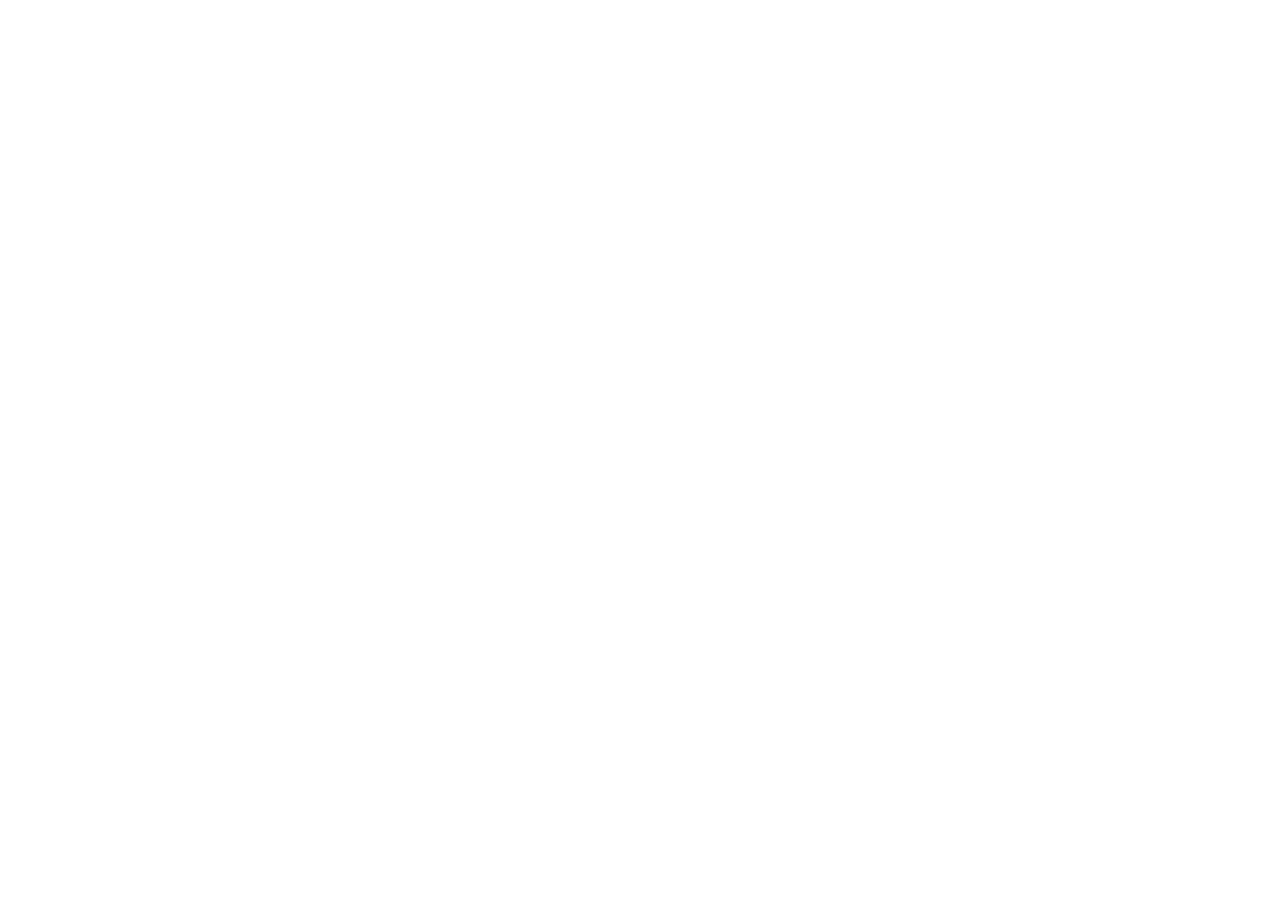
==== index.html @ 33aebd72 "first commit" ====
<!DOCTYPE html>
<html lang="en">
  <head>
    <meta charset="UTF-8" />
    <meta name="viewport" content="width=device-width, initial-scale=1.0" />
    <title>UI - Epictetus</title>
    <link rel="stylesheet" href="style.css" />
  </head>
  <body></body>
</html>
---- style.css ----
@import url("https://fonts.googleapis.com/css2?family=Patrick+Hand&family=Roboto:ital,wght@0,100;0,300;0,400;0,500;0,700;0,900;1,100;1,300;1,400;1,500;1,700;1,900&display=swap");
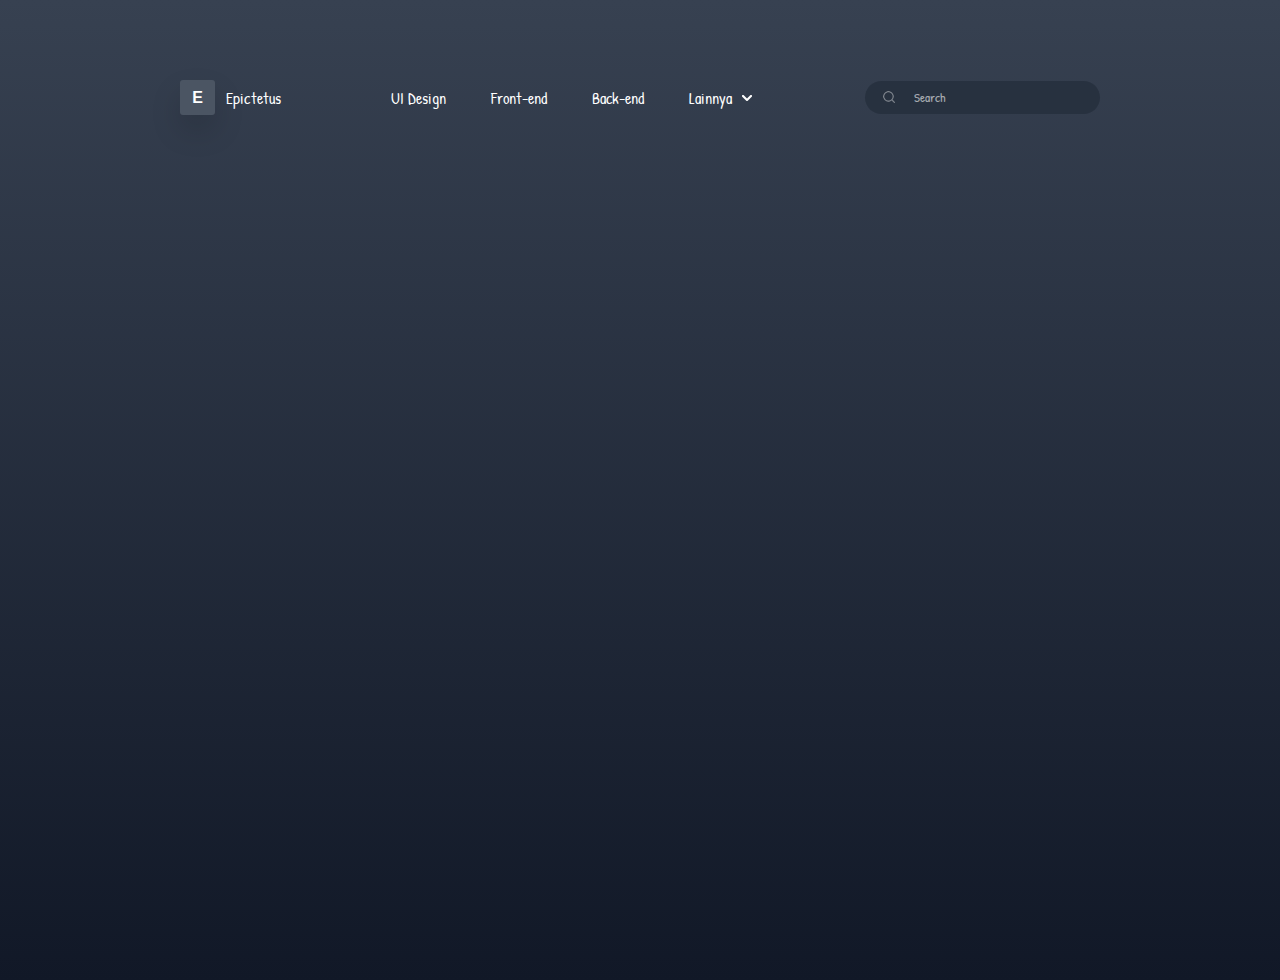
==== commit fe6e85fd: "add header" ====
--- a/index.html
+++ b/index.html
@@ -6,5 +6,34 @@
     <title>UI - Epictetus</title>
     <link rel="stylesheet" href="style.css" />
   </head>
-  <body></body>
+  <body>
+    <header class="header container">
+      <div class="header-logo">
+        <div class="logo-wrapper">
+          <span>E</span>
+        </div>
+        <span>Epictetus</span>
+      </div>
+      <nav class="header-navbar">
+        <a href="#" class="nav-link">UI Design</a
+        ><a href="#" class="nav-link">Front-end</a
+        ><a href="#" class="nav-link">Back-end</a>
+        <a href="#" class="nav-link navbar-others"
+          >Lainnya
+          <img
+            src="assets/icon/Desktop/chevron-down.png"
+            alt="chevron down"
+            class="chevron-down"
+        /></a>
+      </nav>
+      <form action="#" method="get" class="header-search">
+        <img
+          src="assets/icon/Mobile/search.png"
+          alt="search"
+          class="search-icon"
+        />
+        <input type="search" placeholder="Search" class="search" />
+      </form>
+    </header>
+  </body>
 </html>
--- a/style.css
+++ b/style.css
@@ -1 +1,155 @@
 @import url("https://fonts.googleapis.com/css2?family=Patrick+Hand&family=Roboto:ital,wght@0,100;0,300;0,400;0,500;0,700;0,900;1,100;1,300;1,400;1,500;1,700;1,900&display=swap");
+
+:root {
+  font-family: "Source Sans 3", sans-serif;
+  font-weight: 400;
+  font-size: 16px;
+  color: var(--white);
+  --white: rgba(255, 255, 255, 1);
+  --white-60: rgba(255, 255, 255, 0.6);
+  --white-10: rgba(255, 255, 255, 0.1);
+  --temp-color: rgba(196, 196, 196, 1);
+  --search-color: rgba(31, 41, 55, 0.6);
+  --box-logo-color: rgba(75, 85, 99, 1);
+}
+
+/* CSS Reset */
+html {
+  box-sizing: border-box;
+  font-size: 16px;
+}
+
+*,
+*:before,
+*:after {
+  box-sizing: inherit;
+}
+
+body,
+h1,
+h2,
+h3,
+h4,
+h5,
+h6,
+p,
+ol,
+ul {
+  margin: 0;
+  padding: 0;
+  font-weight: normal;
+  font-family: "Source Sans 3", sans-serif;
+}
+
+ol,
+ul {
+  list-style: none;
+}
+
+img {
+  max-width: 100%;
+  height: auto;
+}
+.container {
+  margin-left: 150px;
+  margin-right: 150px;
+}
+/* End CSS Reset */
+body {
+  background: linear-gradient(180deg, rgba(55, 65, 81, 1), rgba(17, 24, 39, 1));
+  height: 100vh;
+}
+.container {
+  margin: auto 180px;
+}
+/* Header Section */
+.header {
+  margin-top: 80px;
+  color: inherit;
+  display: flex;
+  justify-content: space-between;
+  align-items: center;
+}
+.header-logo {
+  display: flex;
+  align-items: center;
+  gap: 11px;
+}
+.header-logo > span {
+  font-family: "Patrick Hand", cursive;
+  font-weight: 500;
+  letter-spacing: 0.15px;
+}
+.logo-wrapper {
+  display: inline-flex;
+  justify-content: center;
+  align-items: center;
+  height: 35px;
+  width: 35px;
+  padding: 6px 13px;
+  background-color: var(--box-logo-color);
+  font-weight: 700;
+  border-radius: 3px;
+  box-shadow: 0px 15px 30px rgba(0, 0, 0, 0.15);
+}
+.header-navbar {
+  display: flex;
+  justify-content: space-evenly;
+  align-items: center;
+  gap: 45px;
+  font-family: "Patrick Hand", cursive;
+}
+.nav-link {
+  color: inherit;
+  text-decoration: none;
+}
+.navbar-others {
+  display: flex;
+  align-items: center;
+  justify-content: center;
+  gap: 7px;
+}
+.header-search {
+  position: relative;
+}
+.search-icon {
+  position: absolute;
+  top: 9px;
+  left: 17px;
+  height: 14px;
+  width: 14px;
+}
+.search {
+  padding-top: 9px;
+  padding-right: 9px;
+  padding-bottom: 9px;
+  padding-left: 49px;
+  background-color: var(--search-color);
+  border: none;
+  outline: none;
+  border-radius: 100px;
+  color: inherit;
+}
+.search:focus {
+  color: var(--white);
+}
+.search::placeholder {
+  font-family: "Patrick Hand", cursive;
+  color: var(--white-60);
+  font-size: 0.84rem;
+}
+/* End Header Section */
+/* Responsive */
+@media (max-width: 1536px) {
+}
+@media (max-width: 1280px) {
+}
+@media (max-width: 1024px) {
+}
+@media (max-width: 768px) {
+}
+@media (max-width: 640px) {
+}
+@media (max-width: 475px) {
+}
+/* End Responsive */
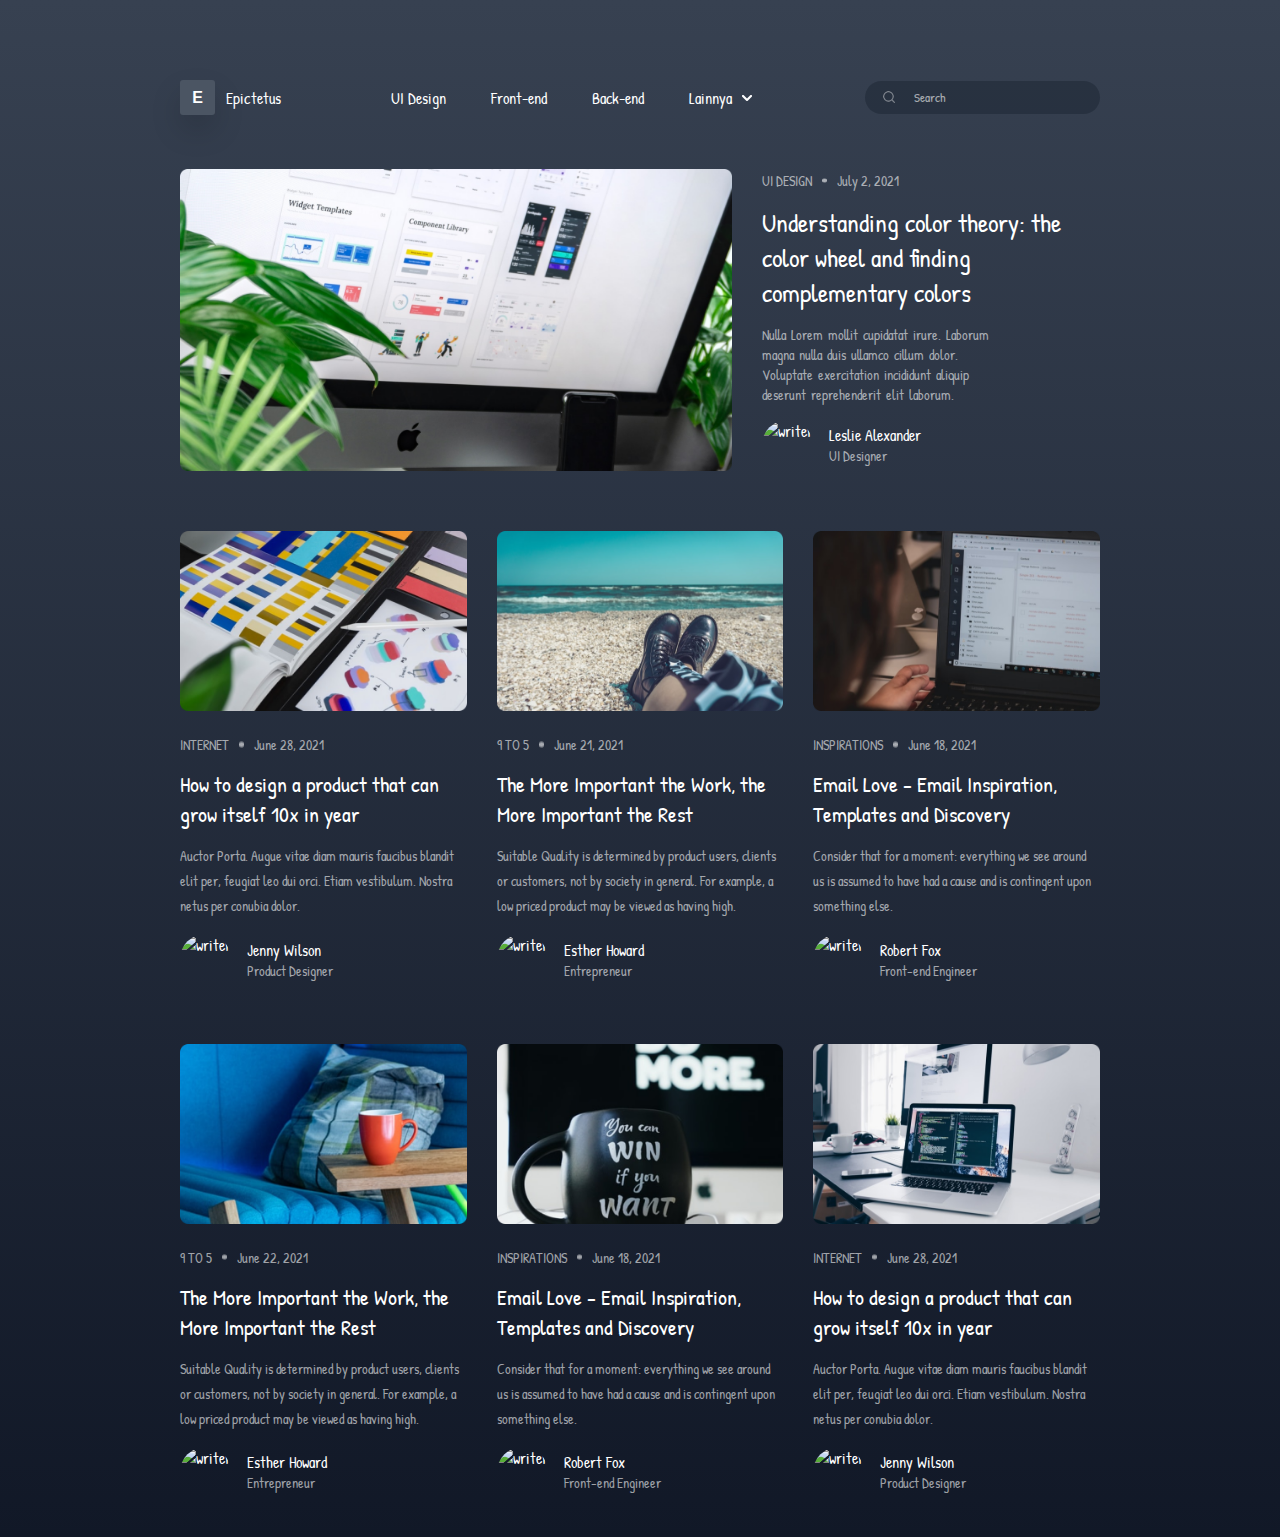
==== commit d16d64c9: "add main" ====
--- a/index.html
+++ b/index.html
@@ -35,5 +35,259 @@
         <input type="search" placeholder="Search" class="search" />
       </form>
     </header>
+    <main class="main container">
+      <article class="article">
+        <img
+          src="assets/images/thumbnail-1.png"
+          alt="article image"
+          class="article-image"
+        />
+        <div class="article-body">
+          <div class="article-info">
+            <p>UI DESIGN</p>
+            <img src="assets/icon/Desktop/dot.png" alt="dot" />
+            <p>July 2, 2021</p>
+          </div>
+          <header class="article-header">
+            <h3>
+              Understanding color theory: the color wheel and finding
+              complementary colors
+            </h3>
+          </header>
+          <main class="article-detail">
+            <p>
+              Nulla Lorem mollit cupidatat irure. Laborum magna nulla duis
+              ullamco cillum dolor. Voluptate exercitation incididunt aliquip
+              deserunt reprehenderit elit laborum.
+            </p>
+          </main>
+          <footer class="article-footer">
+            <img
+              src="https://xsgames.co/randomusers/assets/avatars/female/46.jpg"
+              alt="writer"
+              class="writer"
+            />
+            <div class="writer-info">
+              <p class="writer-name">Leslie Alexander</p>
+              <p class="writer-role">UI Designer</p>
+            </div>
+          </footer>
+        </div>
+      </article>
+      <article class="article">
+        <img
+          src="assets/images/thumbnail-2.png"
+          alt="article image"
+          class="article-image"
+        />
+        <div class="article-body">
+          <div class="article-info">
+            <p>INTERNET</p>
+            <img src="assets/icon/Desktop/dot.png" alt="dot" /><span
+              >June 28, 2021</span
+            >
+          </div>
+          <header class="article-header">
+            <p>How to design a product that can grow itself 10x in year</p>
+          </header>
+          <main class="article-detail">
+            <p>
+              Auctor Porta. Augue vitae diam mauris faucibus blandit elit per,
+              feugiat leo dui orci. Etiam vestibulum. Nostra netus per conubia
+              dolor.
+            </p>
+          </main>
+          <footer class="article-footer">
+            <img
+              src="https://xsgames.co/randomusers/assets/avatars/female/25.jpg"
+              alt="writer"
+              class="writer"
+            />
+            <div class="writer-info">
+              <p class="writer-name">Jenny Wilson</p>
+              <p class="writer-role">Product Designer</p>
+            </div>
+          </footer>
+        </div>
+      </article>
+      <article class="article">
+        <img
+          src="assets/images/thumbnail-3.png"
+          alt="article image"
+          class="article-image"
+        />
+        <div class="article-body">
+          <div class="article-info">
+            <p>9 TO 5</p>
+            <img src="assets/icon/Desktop/dot.png" alt="dot" /><span
+              >June 21, 2021</span
+            >
+          </div>
+          <header class="article-header">
+            <p>The More Important the Work, the More Important the Rest</p>
+          </header>
+          <main class="article-detail">
+            <p>
+              Suitable Quality is determined by product users, clients or
+              customers, not by society in general. For example, a low priced
+              product may be viewed as having high.
+            </p>
+          </main>
+          <footer class="article-footer">
+            <img
+              src="https://xsgames.co/randomusers/assets/avatars/male/48.jpg"
+              alt="writer"
+              class="writer"
+            />
+            <div class="writer-info">
+              <p class="writer-name">Esther Howard</p>
+              <p class="writer-role">Entrepreneur</p>
+            </div>
+          </footer>
+        </div>
+      </article>
+      <article class="article">
+        <img
+          src="assets//images/thumbnail-4.png"
+          alt="article image"
+          class="article-image"
+        />
+        <div class="article-body">
+          <div class="article-info">
+            <p>INSPIRATIONS</p>
+            <img src="assets/icon/Desktop/dot.png" alt="dot" /><span
+              >June 18, 2021</span
+            >
+          </div>
+          <header class="article-header">
+            <p>Email Love - Email Inspiration, Templates and Discovery</p>
+          </header>
+          <main class="article-detail">
+            <p>
+              Consider that for a moment: everything we see around us is assumed
+              to have had a cause and is contingent upon something else.
+            </p>
+          </main>
+          <footer class="article-footer">
+            <img
+              src="https://xsgames.co/randomusers/assets/avatars/male/47.jpg"
+              alt="writer"
+              class="writer"
+            />
+            <div class="writer-info">
+              <p class="writer-name">Robert Fox</p>
+              <p class="writer-role">Front-end Engineer</p>
+            </div>
+          </footer>
+        </div>
+      </article>
+      <article class="article">
+        <img
+          src="assets/images/thumbnail-5.png"
+          alt="article image"
+          class="article-image"
+        />
+        <div class="article-body">
+          <div class="article-info">
+            <p>9 TO 5</p>
+            <img src="assets/icon/Desktop/dot.png" alt="dot" /><span
+              >June 22, 2021</span
+            >
+          </div>
+          <header class="article-header">
+            <p>The More Important the Work, the More Important the Rest</p>
+          </header>
+          <main class="article-detail">
+            <p>
+              Suitable Quality is determined by product users, clients or
+              customers, not by society in general. For example, a low priced
+              product may be viewed as having high.
+            </p>
+          </main>
+          <footer class="article-footer">
+            <img
+              src="https://xsgames.co/randomusers/assets/avatars/male/48.jpg"
+              alt="writer"
+              class="writer"
+            />
+            <div class="writer-info">
+              <p class="writer-name">Esther Howard</p>
+              <p class="writer-role">Entrepreneur</p>
+            </div>
+          </footer>
+        </div>
+      </article>
+      <article class="article">
+        <img
+          src="assets/images/thumbnail-6.png"
+          alt="article image"
+          class="article-image"
+        />
+        <div class="article-body">
+          <div class="article-info">
+            <p>INSPIRATIONS</p>
+            <img src="assets/icon/Desktop/dot.png" alt="dot" /><span
+              >June 18, 2021</span
+            >
+          </div>
+          <header class="article-header">
+            <p>Email Love - Email Inspiration, Templates and Discovery</p>
+          </header>
+          <main class="article-detail">
+            <p>
+              Consider that for a moment: everything we see around us is assumed
+              to have had a cause and is contingent upon something else.
+            </p>
+          </main>
+          <footer class="article-footer">
+            <img
+              src="https://xsgames.co/randomusers/assets/avatars/male/47.jpg"
+              alt="writer"
+              class="writer"
+            />
+            <div class="writer-info">
+              <p class="writer-name">Robert Fox</p>
+              <p class="writer-role">Front-end Engineer</p>
+            </div>
+          </footer>
+        </div>
+      </article>
+      <article class="article">
+        <img
+          src="assets/images/thumbnail-7.png"
+          alt="article image"
+          class="article-image"
+        />
+        <div class="article-body">
+          <div class="article-info">
+            <p>INTERNET</p>
+            <img src="assets/icon/Desktop/dot.png" alt="dot" /><span
+              >June 28, 2021</span
+            >
+          </div>
+          <header class="article-header">
+            <p>How to design a product that can grow itself 10x in year</p>
+          </header>
+          <main class="article-detail">
+            <p>
+              Auctor Porta. Augue vitae diam mauris faucibus blandit elit per,
+              feugiat leo dui orci. Etiam vestibulum. Nostra netus per conubia
+              dolor.
+            </p>
+          </main>
+          <footer class="article-footer">
+            <img
+              src="https://xsgames.co/randomusers/assets/avatars/female/25.jpg"
+              alt="writer"
+              class="writer"
+            />
+            <div class="writer-info">
+              <p class="writer-name">Jenny Wilson</p>
+              <p class="writer-role">Product Designer</p>
+            </div>
+          </footer>
+        </div>
+      </article>
+    </main>
   </body>
 </html>
--- a/style.css
+++ b/style.css
@@ -57,7 +57,6 @@
 /* End CSS Reset */
 body {
   background: linear-gradient(180deg, rgba(55, 65, 81, 1), rgba(17, 24, 39, 1));
-  height: 100vh;
 }
 .container {
   margin: auto 180px;
@@ -139,6 +138,134 @@
   font-size: 0.84rem;
 }
 /* End Header Section */
+/* Main Section */
+.main {
+  margin-top: 54px;
+  margin-bottom: 40px;
+  display: grid;
+  grid-template-columns: repeat(3, 1fr);
+  column-gap: 30px;
+  row-gap: 60px;
+}
+
+.article:first-child {
+  grid-column: 1 / -1;
+  display: flex;
+  justify-content: center;
+  align-items: center;
+  column-gap: 30px;
+}
+.article:first-child > .article-image {
+  width: 60%;
+}
+.article:first-child > .article-body {
+  display: flex;
+  gap: 15px;
+  flex-flow: column;
+  font-family: "Patrick Hand", cursive;
+}
+.article:first-child > .article-body > .article-info {
+  display: flex;
+  align-items: center;
+  font-size: 0.9rem;
+  gap: 10px;
+  color: var(--white-60);
+}
+.article:first-child > .article-body > .article-info > img {
+  height: 5px;
+}
+.article:first-child > .article-body > .article-info > p {
+  font-family: inherit;
+}
+.article:first-child > .article-body > .article-header > h3 {
+  font-family: inherit;
+  font-size: 1.6rem;
+}
+.article:first-child > .article-body > .article-detail > p {
+  color: var(--white-60);
+  font-size: 0.9rem;
+  width: 40ch;
+  line-height: 20px;
+  word-spacing: 2px;
+}
+.article:first-child > .article-body > .article-footer {
+  display: flex;
+  align-items: center;
+  gap: 16px;
+  font-family: inherit;
+}
+.article:first-child > .article-body > .article-footer > img {
+  height: 50px;
+  border-radius: 50%;
+}
+.article:first-child
+  > .article-body
+  > .article-footer
+  > .writer-info
+  > .writer-name,
+.writer-role {
+  font-family: inherit;
+}
+.article:first-child
+  > .article-body
+  > .article-footer
+  > .writer-info
+  > .writer-role {
+  color: var(--white-60);
+  font-size: 0.9rem;
+}
+
+/* .article:not(.article:first-child) {
+  display: flex;
+  flex-flow: column;
+} */
+
+.article:not(.article:first-child) > .article-body {
+  margin-top: 20px;
+  display: flex;
+  flex-flow: column;
+  gap: 15px;
+}
+.article-body {
+  font-family: "Patrick Hand", cursive;
+}
+.article-info {
+  display: flex;
+  align-items: center;
+  gap: 10px;
+  font-size: 0.9rem;
+  color: var(--white-60);
+}
+.article-info > img {
+  width: 5px;
+}
+.article-info,
+.article-header,
+.article-detail,
+p {
+  font-family: inherit;
+}
+.article-header > p {
+  font-size: 1.4rem;
+}
+.article-detail > p {
+  color: var(--white-60);
+  line-height: 25px;
+  font-size: 0.85rem;
+}
+.article-footer {
+  display: flex;
+  align-items: center;
+  gap: 16px;
+}
+.article-footer .writer {
+  height: 50px;
+  border-radius: 50%;
+}
+.article-footer .writer-info .writer-role {
+  color: var(--white-60);
+  font-size: 0.9rem;
+}
 /* Responsive */
 @media (max-width: 1536px) {
 }
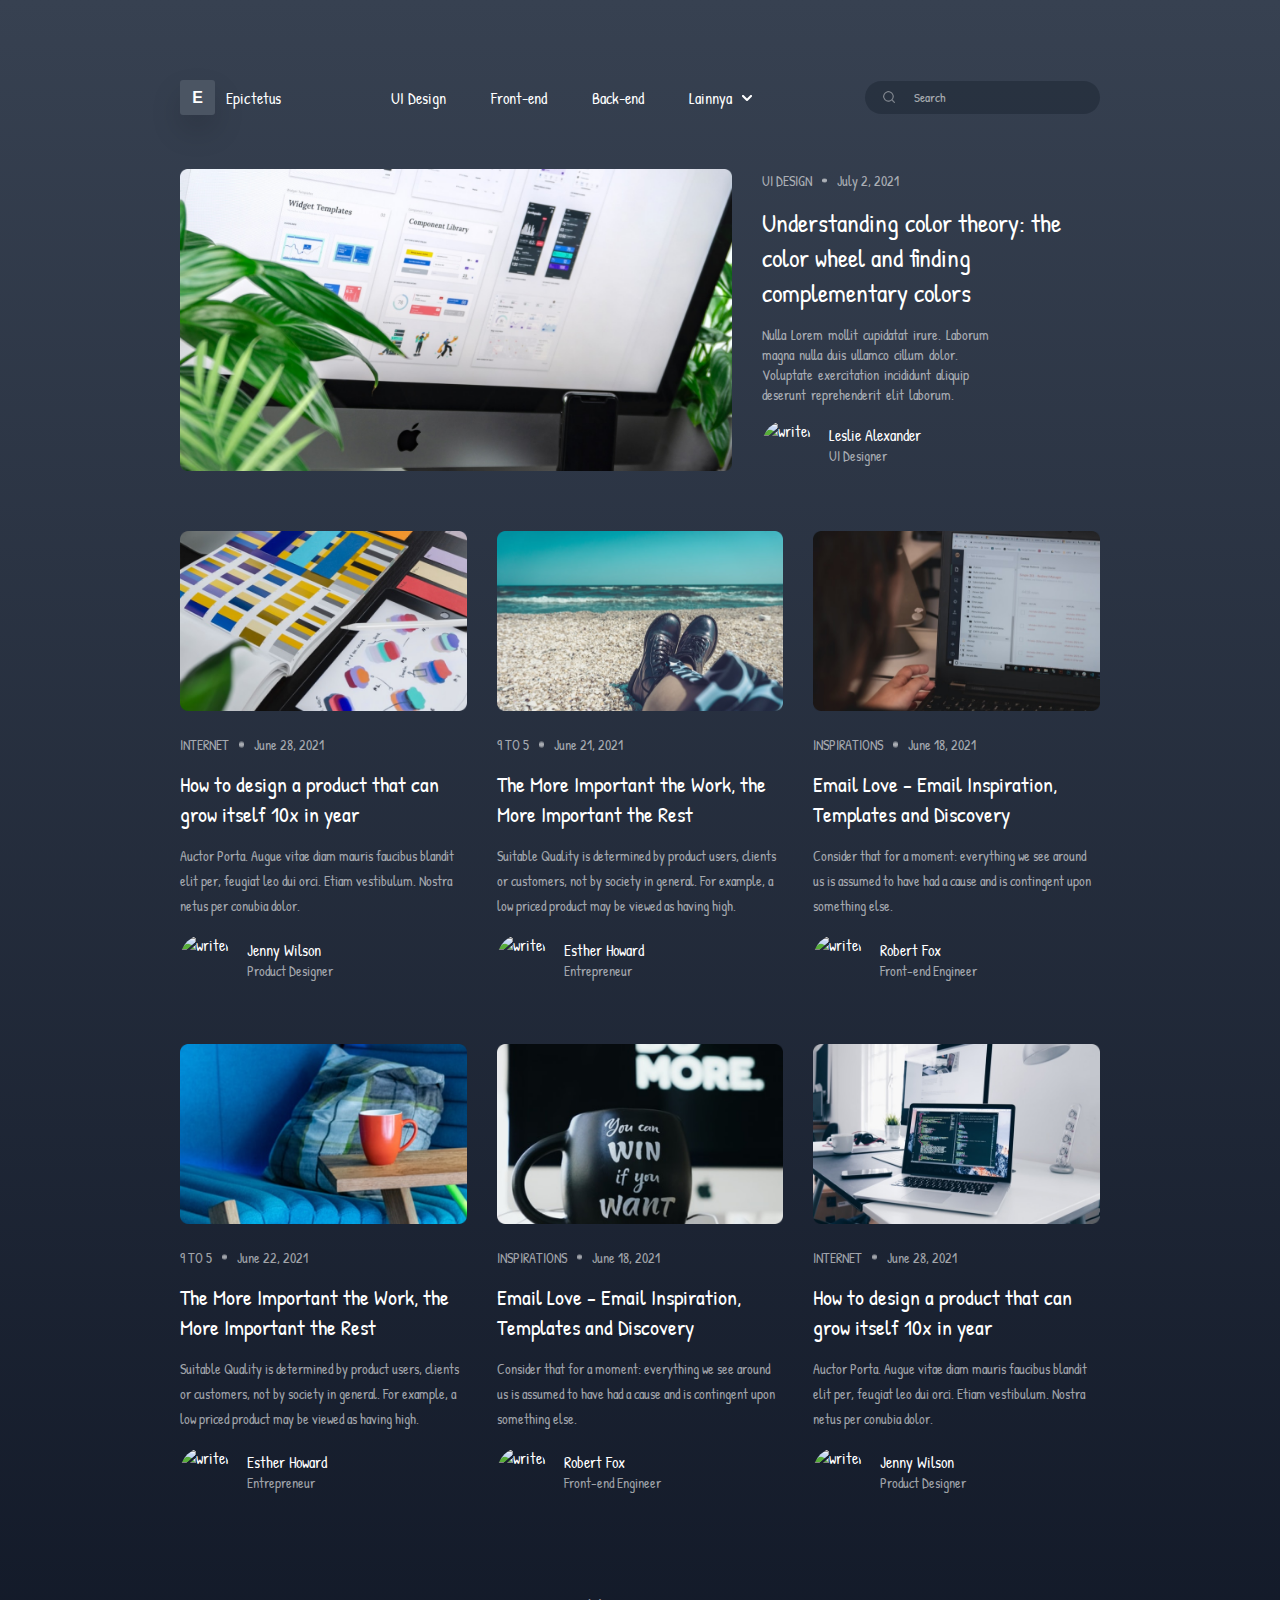
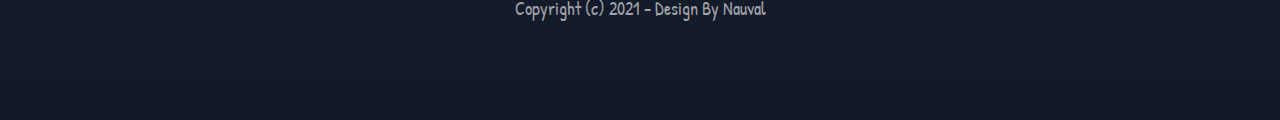
==== commit 12bb811d: "add footer" ====
--- a/index.html
+++ b/index.html
@@ -289,5 +289,8 @@
         </div>
       </article>
     </main>
+    <footer class="footer container">
+      <p class="copyright">Copyright (c) 2021 - Design By Nauval</p>
+    </footer>
   </body>
 </html>
--- a/style.css
+++ b/style.css
@@ -215,11 +215,6 @@
   font-size: 0.9rem;
 }
 
-/* .article:not(.article:first-child) {
-  display: flex;
-  flex-flow: column;
-} */
-
 .article:not(.article:first-child) > .article-body {
   margin-top: 20px;
   display: flex;
@@ -266,6 +261,17 @@
   color: var(--white-60);
   font-size: 0.9rem;
 }
+/* End Main Section */
+/* Footer Section */
+.copyright {
+  text-align: center;
+  margin-top: 100px;
+  margin-bottom: 100px;
+  font-family: "Patrick Hand", cursive;
+  font-size: 1.1rem;
+  color: var(--white-60);
+}
+/* End Footer Section */
 /* Responsive */
 @media (max-width: 1536px) {
 }
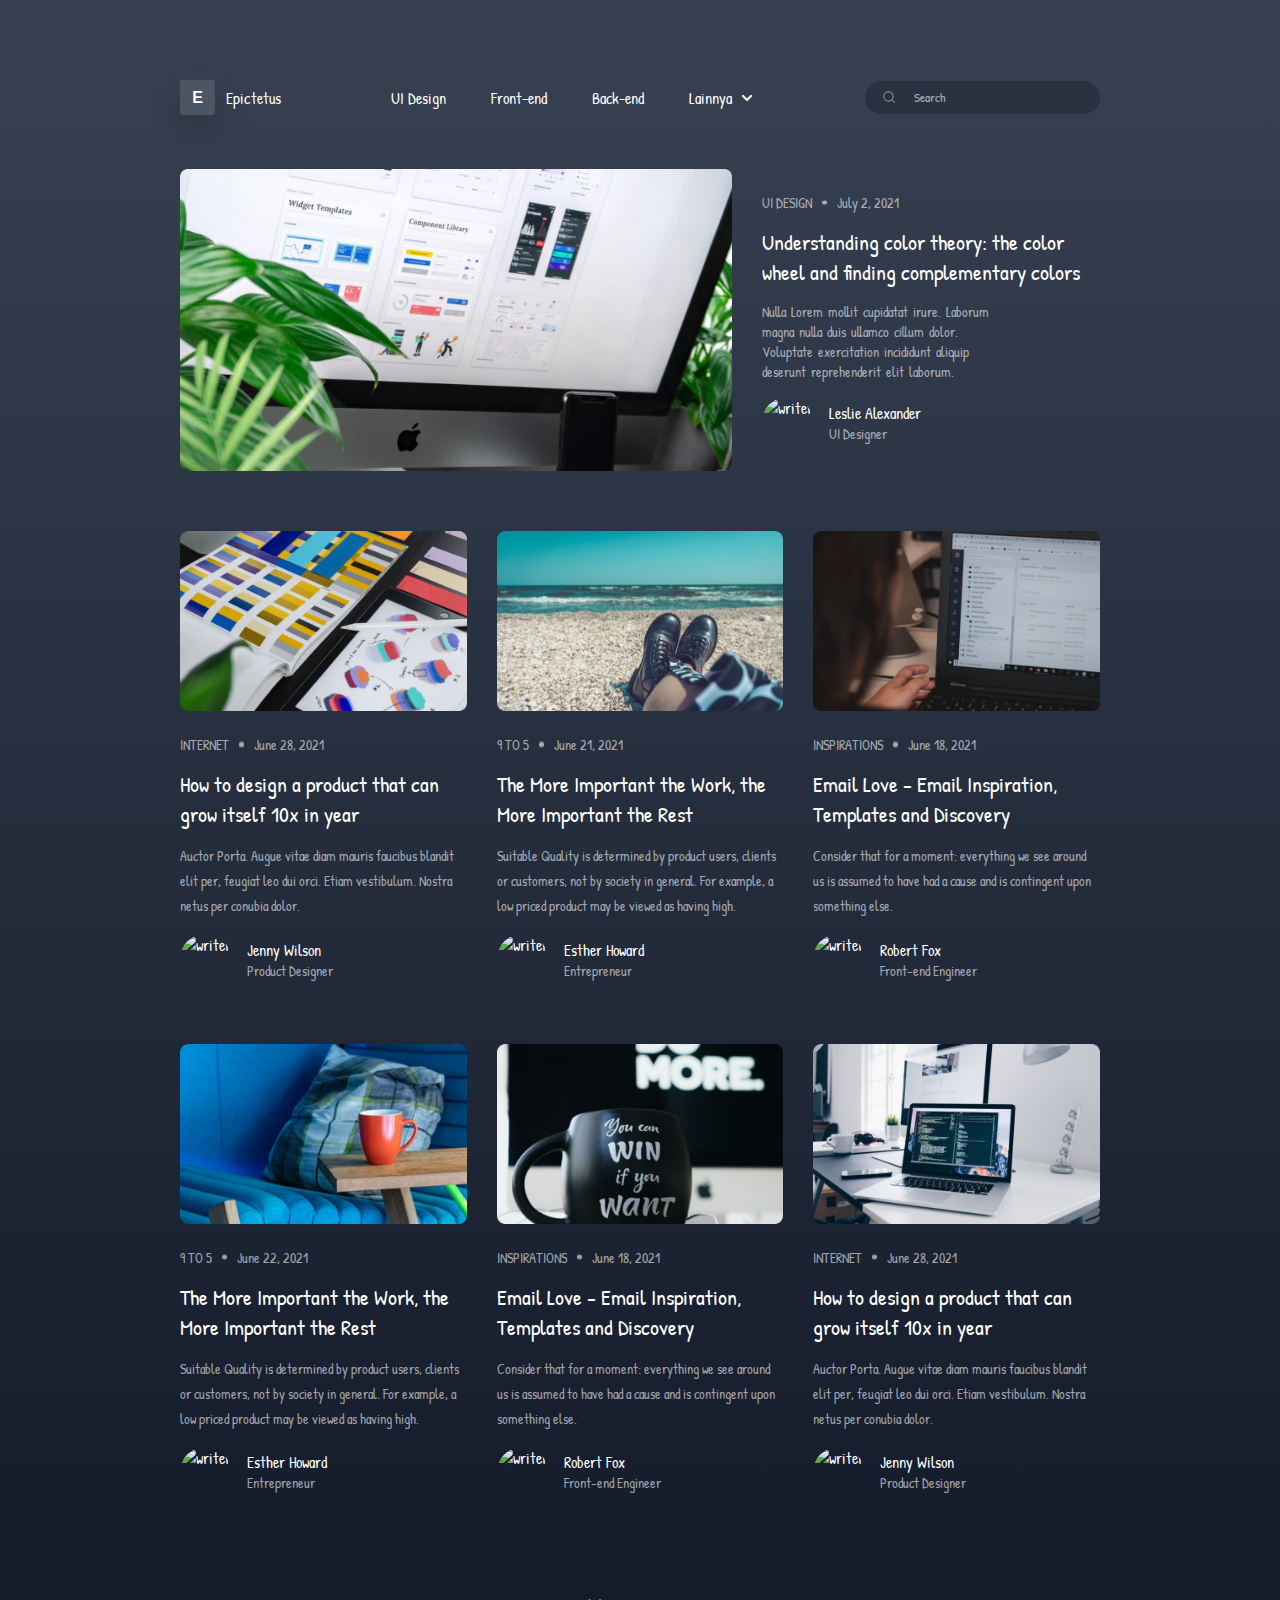
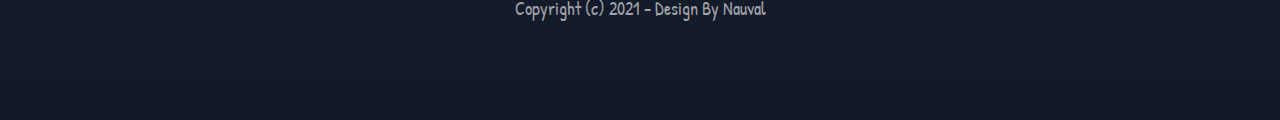
==== commit bf386225: "add detail page make detail page responsive for mobile etc" ====
--- a/index.html
+++ b/index.html
@@ -8,11 +8,31 @@
   </head>
   <body>
     <header class="header container">
+      <img
+        src="assets/icon/Mobile/menu.png"
+        alt="menu mobile"
+        class="button-mobile"
+      />
+
+      <nav class="header-navbar-responsive hidden">
+        <p class="close-navbar">X</p>
+        <a href="#" class="nav-link">UI Design</a
+        ><a href="#" class="nav-link">Front-end</a
+        ><a href="#" class="nav-link">Back-end</a>
+        <a href="#" class="nav-link navbar-others"
+          >Lainnya
+          <img
+            src="assets/icon/Desktop/chevron-down.png"
+            alt="chevron down"
+            class="chevron-down"
+        /></a>
+      </nav>
+
       <div class="header-logo">
         <div class="logo-wrapper">
           <span>E</span>
         </div>
-        <span>Epictetus</span>
+        <a href="../index.html">Epictetus</a>
       </div>
       <nav class="header-navbar">
         <a href="#" class="nav-link">UI Design</a
@@ -26,6 +46,13 @@
             class="chevron-down"
         /></a>
       </nav>
+
+      <img
+        src="assets/icon/Mobile/search.png"
+        alt="search button"
+        class="search-mobile-button"
+      />
+
       <form action="#" method="get" class="header-search">
         <img
           src="assets/icon/Mobile/search.png"
@@ -49,10 +76,10 @@
             <p>July 2, 2021</p>
           </div>
           <header class="article-header">
-            <h3>
+            <a href="./pages/detail.html">
               Understanding color theory: the color wheel and finding
               complementary colors
-            </h3>
+            </a>
           </header>
           <main class="article-detail">
             <p>
@@ -88,7 +115,9 @@
             >
           </div>
           <header class="article-header">
-            <p>How to design a product that can grow itself 10x in year</p>
+            <a href="./pages/detail.html"
+              >How to design a product that can grow itself 10x in year</a
+            >
           </header>
           <main class="article-detail">
             <p>
@@ -124,7 +153,9 @@
             >
           </div>
           <header class="article-header">
-            <p>The More Important the Work, the More Important the Rest</p>
+            <a href="./pages/detail.html"
+              >The More Important the Work, the More Important the Rest</a
+            >
           </header>
           <main class="article-detail">
             <p>
@@ -160,7 +191,9 @@
             >
           </div>
           <header class="article-header">
-            <p>Email Love - Email Inspiration, Templates and Discovery</p>
+            <a href="./pages/detail.html"
+              >Email Love - Email Inspiration, Templates and Discovery</a
+            >
           </header>
           <main class="article-detail">
             <p>
@@ -195,7 +228,9 @@
             >
           </div>
           <header class="article-header">
-            <p>The More Important the Work, the More Important the Rest</p>
+            <a href="./pages/detail.html"
+              >The More Important the Work, the More Important the Rest</a
+            >
           </header>
           <main class="article-detail">
             <p>
@@ -231,7 +266,9 @@
             >
           </div>
           <header class="article-header">
-            <p>Email Love - Email Inspiration, Templates and Discovery</p>
+            <a href="./pages/detail.html"
+              >Email Love - Email Inspiration, Templates and Discovery</a
+            >
           </header>
           <main class="article-detail">
             <p>
@@ -266,7 +303,9 @@
             >
           </div>
           <header class="article-header">
-            <p>How to design a product that can grow itself 10x in year</p>
+            <a href="./pages/detail.html"
+              >How to design a product that can grow itself 10x in year</a
+            >
           </header>
           <main class="article-detail">
             <p>
@@ -292,5 +331,6 @@
     <footer class="footer container">
       <p class="copyright">Copyright (c) 2021 - Design By Nauval</p>
     </footer>
+    <script src="script.js"></script>
   </body>
 </html>
--- a/style.css
+++ b/style.css
@@ -61,6 +61,12 @@
 .container {
   margin: auto 180px;
 }
+.hidden {
+  display: none !important;
+}
+.show {
+  display: block;
+}
 /* Header Section */
 .header {
   margin-top: 80px;
@@ -74,7 +80,9 @@
   align-items: center;
   gap: 11px;
 }
-.header-logo > span {
+.header-logo > a {
+  text-decoration: none;
+  color: inherit;
   font-family: "Patrick Hand", cursive;
   font-weight: 500;
   letter-spacing: 0.15px;
@@ -240,8 +248,10 @@
 p {
   font-family: inherit;
 }
-.article-header > p {
+.article-header > a {
+  text-decoration: none;
   font-size: 1.4rem;
+  color: inherit;
 }
 .article-detail > p {
   color: var(--white-60);
@@ -272,17 +282,257 @@
   color: var(--white-60);
 }
 /* End Footer Section */
+
+.search-mobile-button,
+.button-mobile {
+  display: none;
+}
+/* Detail Page */
+.blog {
+  margin-top: 70px;
+  display: flex;
+  flex-direction: column;
+  justify-content: center;
+  align-items: center;
+  gap: 24px;
+}
+.blog-info,
+.blog-title,
+.blog-author,
+.blog-body > p {
+  font-family: "Patrick Hand", cursive;
+}
+.blog-info {
+  display: flex;
+  align-items: center;
+  font-size: 0.9rem;
+  gap: 10px;
+  color: var(--white-60);
+}
+.blog-title {
+  width: 45ch;
+  text-align: center;
+  font-size: 1.5rem;
+  line-height: 50px;
+}
+.blog-author {
+  display: flex;
+  gap: 16px;
+  justify-content: center;
+  align-items: center;
+}
+.blog-author > img {
+  width: 50px;
+  border-radius: 50%;
+}
+.author-info > p:last-child {
+  margin-top: 6px;
+}
+.blog-body {
+  padding: 60px 95px;
+}
+.blog-body > p {
+  font-size: 1.2rem;
+  text-align: justify;
+}
+.blog-body > p:nth-child(2) {
+  margin-top: 26px;
+  margin-bottom: 36px;
+}
+/* End Detail Page */
 /* Responsive */
-@media (max-width: 1536px) {
-}
-@media (max-width: 1280px) {
-}
 @media (max-width: 1024px) {
+  .header-navbar {
+    display: none;
+  }
+  .button-mobile {
+    display: block;
+  }
+  .container {
+    margin-left: 60px;
+    margin-right: 60px;
+  }
+  .header {
+    margin-top: 60px;
+  }
+  .header-navbar-responsive {
+    font-family: "Patrick Hand", cursive;
+    display: flex;
+    flex-flow: column;
+    height: 100vh;
+    width: 100vw;
+    background: linear-gradient(
+      180deg,
+      rgba(55, 65, 81, 1),
+      rgba(17, 24, 39, 1)
+    );
+    position: absolute;
+    top: 0;
+    left: 0;
+    gap: 20px;
+    padding: 36px 30px;
+    z-index: 1;
+  }
+  .nav-link {
+    padding: 4px;
+  }
+  .navbar-others {
+    display: flex;
+    align-items: center;
+    justify-content: space-between;
+    gap: 7px;
+  }
+  .close-navbar {
+    position: absolute;
+    top: 15px;
+    right: 24px;
+  }
 }
 @media (max-width: 768px) {
-}
-@media (max-width: 640px) {
+  .header-navbar,
+  .search,
+  .header-search {
+    display: none;
+  }
+  .button-mobile,
+  .search-mobile-button {
+    display: block;
+  }
+  .main {
+    grid-template-columns: repeat(2, 1fr);
+  }
+  .container {
+    margin-left: 24px;
+    margin-right: 24px;
+  }
+  .header {
+    margin-top: 24px;
+  }
+  .header-navbar-responsive {
+    font-family: "Patrick Hand", cursive;
+    display: flex;
+    flex-flow: column;
+    height: 100vh;
+    width: 100vw;
+    background: linear-gradient(
+      180deg,
+      rgba(55, 65, 81, 1),
+      rgba(17, 24, 39, 1)
+    );
+    position: absolute;
+    top: 0;
+    left: 0;
+    gap: 20px;
+    padding: 36px 30px;
+  }
+  .nav-link {
+    padding: 4px;
+  }
+  .navbar-others {
+    display: flex;
+    align-items: center;
+    justify-content: space-between;
+    gap: 7px;
+  }
+  .close-navbar {
+    position: absolute;
+    top: 15px;
+    right: 24px;
+  }
+  .article:first-child {
+    flex-direction: column;
+    gap: 30px;
+  }
+  .article:first-child > .article-image {
+    width: 100%;
+  }
+  .article:first-child > .article-body > .article-detail > p {
+    font-size: 1.1rem;
+    width: 100%;
+  }
+  .blog-title {
+    width: 35ch;
+    font-size: 1.7rem;
+  }
+  .blog-body {
+    padding: 24px;
+  }
 }
 @media (max-width: 475px) {
+  .header-search {
+    display: none;
+  }
+  .search-mobile-button,
+  .button-mobile {
+    display: block;
+  }
+  .button-mobile {
+    width: 24px;
+    height: 24px;
+  }
+  .container {
+    margin-left: 30px;
+    margin-right: 30px;
+  }
+  .header {
+    margin-top: 30px;
+  }
+  .header-navbar {
+    display: none;
+  }
+  .close-navbar {
+    position: absolute;
+    top: 15px;
+    right: 24px;
+  }
+  .header-navbar-responsive {
+    font-family: "Patrick Hand", cursive;
+    display: flex;
+    flex-flow: column;
+    height: 100vh;
+    width: 100vw;
+    background: linear-gradient(
+      180deg,
+      rgba(55, 65, 81, 1),
+      rgba(17, 24, 39, 1)
+    );
+    position: absolute;
+    top: 0;
+    left: 0;
+    gap: 20px;
+    padding: 36px 30px;
+  }
+  .nav-link {
+    padding: 4px;
+  }
+  .navbar-others {
+    display: flex;
+    align-items: center;
+    justify-content: space-between;
+    gap: 7px;
+  }
+
+  .main,
+  .footer {
+    display: block;
+  }
+  .article {
+    margin-bottom: 35px;
+  }
+  .article:first-child {
+    gap: 20px;
+    flex-direction: column;
+  }
+  .article:first-child > .article-image,
+  .article:first-child > .article-body > .article-detail > p {
+    width: 100%;
+  }
+  .blog-title {
+    width: 25ch;
+    font-size: 1.7rem;
+  }
+  .blog-body {
+    padding: 0;
+  }
 }
 /* End Responsive */
